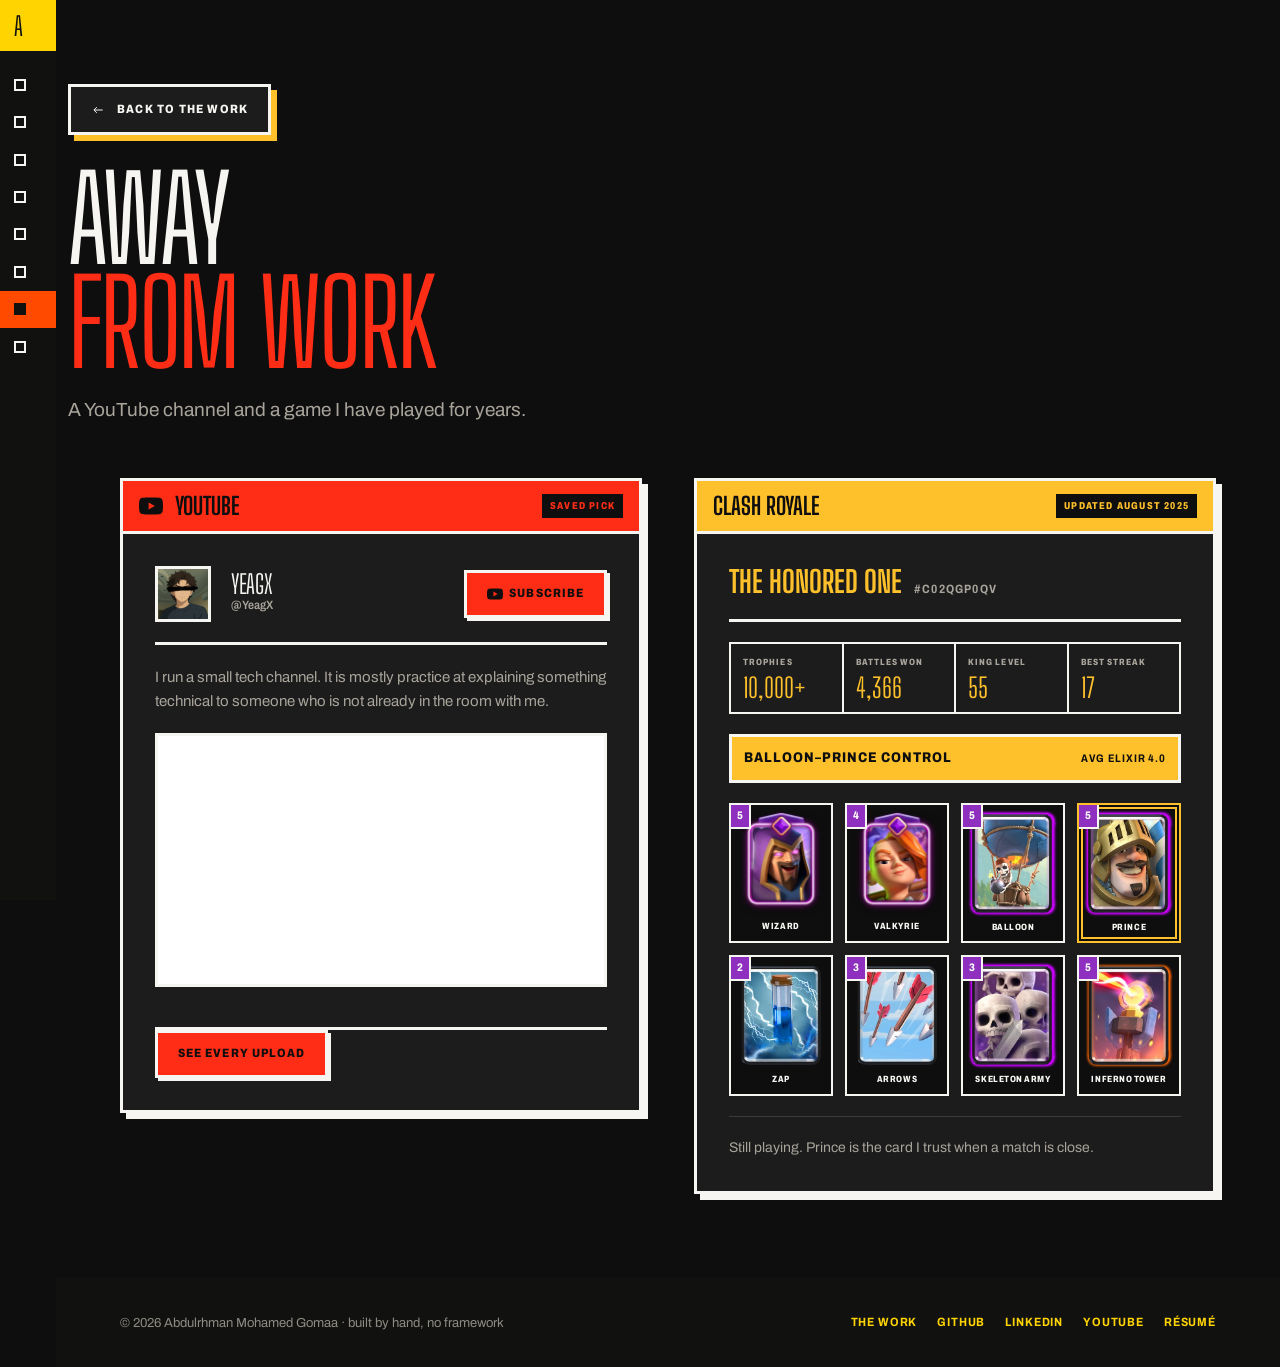
==== play.html @ c86c99c1 "Neo-Brutalism redesign: two worlds, one grammar Replace the "departure board" visual system with a n" ====
<!DOCTYPE html>
<html lang="en">

<head>
  <meta charset="UTF-8">
  <meta name="viewport" content="width=device-width, minimum-scale=1">
  <title>Away from work — Abdulrhman Mohamed Gomaa</title>
  <meta name="description"
    content="Off duty: the YeagX YouTube channel and the Clash Royale deck I have played for years. The other half of Abdulrhman Mohamed Gomaa's portfolio.">
  <meta name="author" content="Abdulrhman Mohamed Gomaa">
  <meta name="theme-color" content="#0E0E0E">
  <link rel="canonical" href="https://abdulrhman-mohamed.vercel.app/play.html">

  <meta property="og:type" content="website">
  <meta property="og:url" content="https://abdulrhman-mohamed.vercel.app/play.html">
  <meta property="og:title" content="Away from work — Abdulrhman Mohamed Gomaa">
  <meta property="og:description" content="A YouTube channel and a game I have played for years.">
  <meta property="og:image" content="https://abdulrhman-mohamed.vercel.app/Images/ytbg.png">
  <meta name="twitter:card" content="summary_large_image">

  <!-- Same opt-in as the work page. The animation itself is NOT here:
       all view-transition pseudo styling is taken from the document you
       navigate TO, so with exactly two pages the destination already
       determines the direction. transition.css branches on the room. -->
  <style>
    @media (prefers-reduced-motion: no-preference) {
      @view-transition { navigation: auto; types: to-play; }
    }
  </style>

  <link rel="icon" href="Images/icon.ico" type="image/x-icon">
  <link rel="preconnect" href="https://fonts.googleapis.com">
  <link rel="preconnect" href="https://fonts.gstatic.com" crossorigin>
  <link rel="stylesheet"
    href="https://fonts.googleapis.com/css2?family=Big+Shoulders+Display:wght@400..900&family=Archivo:wdth,wght@62..125,400..800&display=swap">

  <link rel="stylesheet" href="CSS/core.css">
  <link rel="stylesheet" href="CSS/play.css">
  <link rel="stylesheet" href="CSS/transition.css">

  <!-- The return leg, prerendered on hover. Same selector rule. -->
  <script type="speculationrules">
    {"prerender":[{"where":{"selector_matches":"a.door"},"eagerness":"moderate"}]}
  </script>
</head>

<body class="is-play">
<!--
THESIS: The other room. Same construction as the work page — same keyline
weight, same hard offset, same plate geometry — with the material inverted,
so the visitor is never disoriented and never in any doubt which world they
are standing in.
OWN-WORLD: Ink-black ground (#0E0E0E) with broadcast red (#FF2D16) and arena
gold (#FFC12B) owning whole fields; keylines and offsets go white. The shell —
rail, footer, back-to-top — does not invert: the corridor is the same, the
room is not.
STORY: A visitor who chose to come here sees what he actually does off duty,
in full voice, then walks back through the same doorway.
FIRST VIEWPORT: The way back, the title at plate scale, then the two panels.
FORM: neo-brutalism, arcade rendition — the inverse of the plant.
FINISH: unreviewed and undocumented is unfinished; this build ends with the finish review, the verdict, DESIGN.md, and every shipping raster carrying its provenance
-->

  <!-- Only the symbols this page uses: <use href="#…"> cannot reach
       into another document, so the sprite is duplicated, trimmed. -->
  <svg width="0" height="0" style="position:absolute" aria-hidden="true">
    <defs>
      <symbol id="i-youtube" viewBox="0 0 24 24"><path fill="currentColor" d="M23.5 6.2a3 3 0 0 0-2.1-2.1C19.5 3.6 12 3.6 12 3.6s-7.5 0-9.4.5A3 3 0 0 0 .5 6.2 31 31 0 0 0 0 12a31 31 0 0 0 .5 5.8 3 3 0 0 0 2.1 2.1c1.9.5 9.4.5 9.4.5s7.5 0 9.4-.5a3 3 0 0 0 2.1-2.1A31 31 0 0 0 24 12a31 31 0 0 0-.5-5.8M9.6 15.6V8.4l6.3 3.6z"/></symbol>
      <symbol id="i-ext" viewBox="0 0 24 24"><path fill="none" stroke="currentColor" stroke-width="1.7" d="M14 4h6v6M20 4l-9 9M18 14v6H4V6h6"/></symbol>
      <symbol id="i-arr" viewBox="0 0 24 24"><path fill="none" stroke="currentColor" stroke-width="1.7" d="M4 12h15m0 0-5-5m5 5-5 5"/></symbol>
      <symbol id="i-up" viewBox="0 0 24 24"><path fill="none" stroke="currentColor" stroke-width="1.7" d="M12 19V5m0 0-6 6m6-6 6 6"/></symbol>
    </defs>
  </svg>

  <a class="skip" href="#main">Skip to content</a>

  <!-- The same eight items as the work page, so the rail is one shared
       element across the transition. The seven work sections point back
       into index.html; "away" is the current document and says so in the
       markup, correct at first paint before any script runs. -->
  <nav class="rail" id="rail" aria-label="Sections">
    <div class="rail__top">
      <span class="rail__mark" aria-hidden="true">A</span>
      <span class="rail__name" id="railName"></span>
      <button class="menubt" id="menuBt" aria-label="Open section index" aria-expanded="false">
        <i></i><i></i><i></i>
      </button>
    </div>

    <ul class="rail__nav" id="railNav">
      <li><a class="rail__lnk" href="index.html#top" data-id="top" data-page="work"><span class="rail__no"></span><span class="rail__txt">board</span></a></li>
      <li><a class="rail__lnk" href="index.html#about" data-id="about" data-page="work"><span class="rail__no"></span><span class="rail__txt">about</span></a></li>
      <li><a class="rail__lnk" href="index.html#now" data-id="now" data-page="work"><span class="rail__no"></span><span class="rail__txt">now</span></a></li>
      <li><a class="rail__lnk" href="index.html#work" data-id="work" data-page="work"><span class="rail__no"></span><span class="rail__txt">work</span></a></li>
      <li><a class="rail__lnk" href="index.html#toolkit" data-id="toolkit" data-page="work"><span class="rail__no"></span><span class="rail__txt">toolkit</span></a></li>
      <li><a class="rail__lnk" href="index.html#learning" data-id="learning" data-page="work"><span class="rail__no"></span><span class="rail__txt">training</span></a></li>
      <li><a class="rail__lnk" href="play.html" data-page="play" aria-current="page"><span class="rail__no"></span><span class="rail__txt">away</span></a></li>
      <li><a class="rail__lnk" href="index.html#contact" data-id="contact" data-page="work"><span class="rail__no"></span><span class="rail__txt">contact</span></a></li>
    </ul>

    <div class="rail__foot"><span id="railFoot"></span></div>
  </nav>

  <div class="msheet" id="mSheet">
    <a href="index.html#top" data-id="top" data-page="work"><span></span>board</a>
    <a href="index.html#about" data-id="about" data-page="work"><span></span>about</a>
    <a href="index.html#now" data-id="now" data-page="work"><span></span>now</a>
    <a href="index.html#work" data-id="work" data-page="work"><span></span>work</a>
    <a href="index.html#toolkit" data-id="toolkit" data-page="work"><span></span>toolkit</a>
    <a href="index.html#learning" data-id="learning" data-page="work"><span></span>training</a>
    <a href="play.html" data-page="play" aria-current="page"><span></span>away</a>
    <a href="index.html#contact" data-id="contact" data-page="work"><span></span>contact</a>
    <a href="CV.pdf" download><span></span>résumé</a>
  </div>

  <div class="page">
    <main id="main">

      <header class="off__hd wrap">
        <!-- The fragment is load-bearing: it puts the work page's doorway
             on screen so the plate morph reverses, and lands the visitor
             exactly where they left. -->
        <a class="door door--back" href="index.html#personal">
          <svg width="14" height="14" aria-hidden="true"><use href="#i-arr"/></svg> Back to the work
        </a>

        <h1>Away<em>from work</em></h1>
        <p>A YouTube channel and a game I have played for years.</p>
      </header>

      <section class="off wrap" id="play">

        <div class="zone zone--yt" id="yt">
          <div class="z__hd">
            <span class="ytmark"><svg width="24" height="24" aria-hidden="true"><use href="#i-youtube"/></svg></span>
            <b>YouTube</b>
            <span class="r" id="ytStatus">loading</span>
          </div>
          <div class="z__bd">
            <div class="yt__chan">
              <img class="yt__logo" src="Images/yeagx_logo.jpg" alt="YeagX channel avatar" id="ytLogo" loading="lazy">
              <div>
                <h3>YeagX</h3>
                <div class="h">@YeagX</div>
              </div>
              <a class="yt__sub" href="https://www.youtube.com/@YeagX" target="_blank" rel="noopener">
                <svg width="16" height="16" aria-hidden="true"><use href="#i-youtube"/></svg> Subscribe
              </a>
            </div>
            <p class="yt__blurb" id="ytBlurb"></p>
            <div class="yt__frame" id="ytFrame"><div class="ph">loading the latest upload…</div></div>
            <div class="yt__now" id="ytNow"></div>
            <div class="yt__list" id="ytList">
              <div class="yt__skel"></div><div class="yt__skel"></div><div class="yt__skel"></div>
            </div>
          </div>
        </div>

        <div class="zone zone--cr" id="cr">
          <div class="z__hd">
            <b>Clash Royale</b>
            <span class="r" id="crUpdated"></span>
          </div>
          <div class="z__bd" id="clash"></div>
        </div>

      </section>

    </main>

    <footer class="ft">
      <div class="wrap ft__in">
        <span>© <span id="yr"></span> Abdulrhman Mohamed Gomaa · built by hand, no framework</span>
        <div class="ft__lnks">
          <a href="index.html">The work</a>
          <a href="https://github.com/yeagx" target="_blank" rel="noopener">GitHub</a>
          <a href="https://www.linkedin.com/in/abdulrhman-mohamed-da" target="_blank" rel="noopener">LinkedIn</a>
          <a href="https://www.youtube.com/@YeagX" target="_blank" rel="noopener">YouTube</a>
          <a href="CV.pdf" download>Résumé</a>
        </div>
      </div>
    </footer>
  </div>

  <button class="up" id="up" aria-label="Back to top"><svg width="15" height="15" aria-hidden="true"><use href="#i-up"/></svg></button>

  <script src="js/data.js"></script>
  <script src="js/core.js"></script>
  <script src="js/play.js"></script>
  <script src="js/youtube.js"></script>
</body>

</html>
---- CSS/core.css ----
/* =============================================================
   core.css — THE PLANT
   Tokens, the plate/press primitives, the type and spacing
   scales, and the shell both worlds share: rail, skip link,
   section headers, footer, back-to-top, browser surfaces.

   Palette lives here as tokens only. play.css inverts the
   tokens; it never touches structure. Everything below reads
   through var(), so the inversion is free.
   ============================================================= */

/* ---------- tokens ---------- */
:root {
  /* material */
  --ground:   #E6E3DA;   /* concrete: the default page surface   */
  --ink:      #111110;   /* keylines, offsets, prose, hard black */
  --paper:    #F6F5F1;   /* a lifted plate face                  */
  --field:    #1B3AC9;   /* machine blue: panels own the surface */
  --field-2:  #12279B;   /* pressed / darker blue                */
  --signal:   #FFD400;   /* safety yellow: legends and numerals  */
  --live:     #FF4A00;   /* RESERVED: the live job, the CTA      */
  --faint:    #5E5C55;   /* secondary prose                      */
  --fault:    #C40018;   /* a stopped job                        */
  --fault-in: #F6F5F1;   /* type on a fault field                */
  --ok:       #1B3AC9;   /* a good result                        */

  /* on a blue field */
  --on-field:  #F6F5F1;
  --on-field-2:#BFC9F2;

  /* construction */
  --rule: 3px;           /* keyline weight  */
  --drop: 6px;           /* hard offset     */
  --drop-in: 3px;        /* pressed offset  */

  /* space */
  --s1: 6px;  --s2: 12px; --s3: 20px;
  --s4: 32px; --s5: 52px; --s6: 84px;

  /* shell */
  --edge: 56px;
  --edge-open: 236px;
  --maxw: 1200px;
  --course: 54px;        /* one whole slat on the board */

  /* faces */
  --display: 'Big Shoulders Display', 'Archivo Narrow', system-ui, sans-serif;
  --text: 'Archivo', system-ui, -apple-system, sans-serif;

  /* --- chrome ---
     The shell is furniture, not room material: the rail, the sheet, the
     skip link, the footer and the back-to-top look identical in both
     worlds. Only the rooms invert. This is what keeps a visitor oriented
     across the transition, and it is why these are separate tokens
     rather than reads of --ink / --paper. play.css overrides exactly one
     of them, the accent, so the corridor nods to the room you are in. */
  --chrome:    #111110;
  --chrome-fg: #F6F5F1;
  --chrome-2:  #8E8B83;
  --chrome-hd: #FFD400;
  --chrome-hd-fg: #111110;
  --chrome-acc: #1B3AC9;

  /* --- the arcade ---
     The other room's material, defined once here so the doorway can
     quote it inside the plant and play.css can promote the same values
     to a whole room. Two files, one source; they cannot drift. */
  --arc-ground: #0E0E0E;
  --arc-paper:  #1C1C1C;
  --arc-ink:    #F6F5F1;
  --arc-line:   #3A3A38;
  --arc-red:    #FF2D16;
  --arc-red-2:  #C41F0C;
  --arc-gold:   #FFC12B;
  --arc-faint:  #A8A49B;

  color-scheme: light;
}

/* ---------- reset ---------- */
*, *::before, *::after { box-sizing: border-box; }

html {
  -webkit-text-size-adjust: 100%;
  scroll-behavior: smooth;
}

body {
  margin: 0;
  background: var(--ground);
  color: var(--ink);
  font-family: var(--text);
  font-size: 17px;
  line-height: 1.62;
  font-variation-settings: 'wdth' 100, 'wght' 400;
  -webkit-font-smoothing: antialiased;
  overflow-x: hidden;
}

img, svg, iframe { display: block; max-width: 100%; }
img { height: auto; }
button, input, select, textarea { font: inherit; color: inherit; }
h1, h2, h3, h4, p, dl, dd, dt, ul, figure { margin: 0; }
ul { padding: 0; list-style: none; }
a { color: inherit; }

/* ---------- type ---------- */
h1, h2, h3, h4, .dsp {
  font-family: var(--display);
  font-weight: 800;
  line-height: .88;
  letter-spacing: -.01em;
  text-transform: uppercase;
  text-wrap: balance;
}

h1 { font-size: clamp(56px, 10.5vw, 118px); letter-spacing: -.022em; }
h2 { font-size: clamp(38px, 6vw, 68px); }
h3 { font-size: clamp(24px, 3vw, 32px); }
h4 { font-size: 19px; letter-spacing: 0; }

/* the plant's legend: every label, status and column head */
.lg {
  font-family: var(--text);
  font-size: 11px;
  font-variation-settings: 'wdth' 82, 'wght' 700;
  letter-spacing: .11em;
  text-transform: uppercase;
  line-height: 1;
}

p { max-width: 66ch; }
strong, b { font-variation-settings: 'wdth' 100, 'wght' 700; }

.num { font-variant-numeric: tabular-nums; font-feature-settings: 'tnum' 1; }

/* ---------- the plate: every surface in both worlds ---------- */
.plate {
  background: var(--paper);
  border: var(--rule) solid var(--ink);
  box-shadow: var(--drop) var(--drop) 0 var(--ink);
  border-radius: 0;
}

.plate--field { background: var(--field); color: var(--on-field); }
.plate--ink   { background: var(--ink);   color: var(--paper); }

/* ---------- press: the whole feedback vocabulary ---------- */
.bt {
  display: inline-flex;
  align-items: center;
  gap: 9px;
  padding: 13px var(--s3);
  background: var(--paper);
  color: var(--ink);
  border: var(--rule) solid var(--ink);
  box-shadow: var(--drop) var(--drop) 0 var(--ink);
  font-size: 13px;
  font-variation-settings: 'wdth' 88, 'wght' 700;
  letter-spacing: .07em;
  text-transform: uppercase;
  text-decoration: none;
  cursor: pointer;
  transition: transform .1s steps(2), box-shadow .1s steps(2), background .1s steps(2);
}

.bt:hover { background: var(--signal); }

.bt:active,
.bt.is-press {
  transform: translate(var(--drop-in), var(--drop-in));
  box-shadow: var(--drop-in) var(--drop-in) 0 var(--ink);
}

/* RESERVED: primary action only */
.bt--go { background: var(--live); }
.bt--go:hover { background: var(--signal); }

.bt[disabled] {
  background: var(--ground);
  color: var(--faint);
  box-shadow: var(--drop) var(--drop) 0 var(--faint);
  border-color: var(--faint);
  cursor: not-allowed;
}
.bt[disabled]:hover { background: var(--ground); }
.bt[disabled]:active { transform: none; box-shadow: var(--drop) var(--drop) 0 var(--faint); }

/* Sprite symbols carry their own fill/stroke attributes against
   currentColor, so nothing here should override them. */
.bt svg { flex: 0 0 auto; }

/* ---------- tag: a stamped part number ---------- */
.tg {
  display: inline-block;
  padding: 5px 9px;
  background: var(--ground);
  border: 2px solid var(--ink);
  font-size: 12px;
  font-variation-settings: 'wdth' 86, 'wght' 600;
  letter-spacing: .04em;
  transition: background .1s steps(2), color .1s steps(2);
}

.tg--now {
  background: var(--signal);
  font-variation-settings: 'wdth' 86, 'wght' 800;
}

/* the one live thing, wherever it appears in prose */
.live {
  display: inline-block;
  padding: 3px 8px;
  background: var(--live);
  color: var(--ink);
  font-size: 12px;
  font-variation-settings: 'wdth' 86, 'wght' 800;
  letter-spacing: .06em;
  text-transform: uppercase;
}

.is-ok  { color: var(--ok); font-variation-settings: 'wdth' 88, 'wght' 700; }
.is-bad { color: var(--fault); font-variation-settings: 'wdth' 88, 'wght' 700; }

/* ---------- skip link ---------- */
.skip {
  position: fixed;
  left: calc(var(--edge) + var(--s2));
  z-index: 300;
  padding: 11px var(--s3);
  background: var(--chrome-hd);
  color: var(--chrome-hd-fg);
  border: var(--rule) solid var(--chrome);
  box-shadow: var(--drop) var(--drop) 0 var(--chrome);
  font-size: 12px;
  font-variation-settings: 'wdth' 88, 'wght' 700;
  letter-spacing: .08em;
  text-transform: uppercase;
  text-decoration: none;
  /* Parked off-screen rather than transformed: translateY(-200%) only
     clears the element's own height, which on the mobile top bar left
     it partly visible. */
  top: -200px;
}
.skip:focus { top: var(--s2); }

/* =============================================================
   THE RAIL — a bolted index strip down the plant wall.
   Markup is static in both documents so it works with JS off;
   core.js only decorates it.
   ============================================================= */
/* The rail is ALWAYS its open width and clipped down to the collapsed
   edge. Opening animates `clip-path`, which paints instead of laying
   out — animating `width` here would relayout the rail on every frame.
   It also keeps `.page`'s offset a static token, so nothing in the
   document moves when the rail opens. Clipped-away area is not
   hit-testable, so the collapsed strip is the only hover target. */
.rail {
  position: fixed;
  inset: 0 auto 0 0;
  z-index: 60;
  width: var(--edge-open);
  display: flex;
  flex-direction: column;
  background: var(--chrome);
  color: var(--chrome-fg);
  overflow: hidden;
  clip-path: inset(0 calc(var(--edge-open) - var(--edge)) 0 0);
  transition: clip-path .26s cubic-bezier(.2, 1, .3, 1);
}

.rail:hover, .rail:focus-within { clip-path: inset(0 0 0 0); }

.rail__top {
  display: flex;
  align-items: center;
  gap: var(--s2);
  height: var(--course);
  flex: 0 0 auto;
  padding: 0 14px;
  background: var(--chrome-hd);
  color: var(--chrome-hd-fg);
  border-bottom: var(--rule) solid var(--chrome);
}

.rail__mark {
  font-family: var(--display);
  font-size: 26px;
  font-weight: 900;
  line-height: 1;
  flex: 0 0 auto;
}

.rail__name {
  font-size: 12px;
  font-variation-settings: 'wdth' 80, 'wght' 700;
  letter-spacing: .06em;
  text-transform: uppercase;
  white-space: nowrap;
  opacity: 0;
  transform: translateX(-8px);
  transition: opacity .16s linear, transform .24s cubic-bezier(.2, 1, .3, 1);
}
.rail:hover .rail__name,
.rail:focus-within .rail__name { opacity: 1; transform: none; }

.rail__nav {
  flex: 1 1 auto;
  padding: var(--s2) 0;
  overflow-y: auto;
  overflow-x: hidden;
}

.rail__lnk {
  display: flex;
  align-items: center;
  gap: 13px;
  padding: 9px 14px;
  text-decoration: none;
  white-space: nowrap;
  transition: background .1s steps(2), color .1s steps(2);
}

/* the punched hole: a rail item's only mark when collapsed */
.rail__no {
  flex: 0 0 auto;
  width: 12px;
  height: 12px;
  background: transparent;
  border: 2px solid var(--chrome-fg);
  transition: border-color .14s steps(2), background .14s steps(2),
              transform .2s cubic-bezier(.2, 1, .3, 1);
}
/* a bolt being turned */
.rail__lnk:hover .rail__no { transform: rotate(45deg); }

.rail__txt {
  font-size: 12px;
  font-variation-settings: 'wdth' 82, 'wght' 700;
  letter-spacing: .09em;
  text-transform: uppercase;
  opacity: 0;
  transform: translateX(-10px);
  transition: opacity .14s linear, transform .22s cubic-bezier(.2, 1, .3, 1);
}
.rail:hover .rail__txt,
.rail:focus-within .rail__txt { opacity: 1; transform: none; }

/* one slat lands after another, capped so the last is never a wait */
.rail:hover .rail__nav li:nth-child(1) .rail__txt,
.rail:focus-within .rail__nav li:nth-child(1) .rail__txt { transition-delay: .03s; }
.rail:hover .rail__nav li:nth-child(2) .rail__txt,
.rail:focus-within .rail__nav li:nth-child(2) .rail__txt { transition-delay: .05s; }
.rail:hover .rail__nav li:nth-child(3) .rail__txt,
.rail:focus-within .rail__nav li:nth-child(3) .rail__txt { transition-delay: .07s; }
.rail:hover .rail__nav li:nth-child(4) .rail__txt,
.rail:focus-within .rail__nav li:nth-child(4) .rail__txt { transition-delay: .09s; }
.rail:hover .rail__nav li:nth-child(5) .rail__txt,
.rail:focus-within .rail__nav li:nth-child(5) .rail__txt { transition-delay: .11s; }
.rail:hover .rail__nav li:nth-child(6) .rail__txt,
.rail:focus-within .rail__nav li:nth-child(6) .rail__txt { transition-delay: .13s; }
.rail:hover .rail__nav li:nth-child(7) .rail__txt,
.rail:focus-within .rail__nav li:nth-child(7) .rail__txt { transition-delay: .15s; }
.rail:hover .rail__nav li:nth-child(8) .rail__txt,
.rail:focus-within .rail__nav li:nth-child(8) .rail__txt { transition-delay: .17s; }

.rail__lnk:hover { background: var(--chrome-acc); }
.rail__lnk:hover .rail__no { border-color: var(--chrome-hd); }

.rail__lnk.on { background: var(--chrome-hd); color: var(--chrome-hd-fg); }
.rail__lnk.on .rail__no {
  background: var(--chrome-hd-fg);
  border-color: var(--chrome-hd-fg);
}

/* on the other world's page, its own entry is the current document */
.rail__lnk[aria-current="page"] {
  background: var(--live);
  color: var(--chrome-hd-fg);
}
.rail__lnk[aria-current="page"] .rail__no {
  background: var(--chrome-hd-fg);
  border-color: var(--chrome-hd-fg);
}

.rail__foot {
  flex: 0 0 auto;
  padding: 12px 14px;
  border-top: var(--rule) solid var(--chrome-acc);
  font-size: 10px;
  font-variation-settings: 'wdth' 80, 'wght' 700;
  letter-spacing: .1em;
  text-transform: uppercase;
  color: var(--chrome-hd);
  white-space: nowrap;
  opacity: 0;
  transition: opacity .16s linear .1s;
}
.rail:hover .rail__foot, .rail:focus-within .rail__foot { opacity: 1; }

/* the burger, only ever visible on the mobile top bar */
.menubt {
  display: none;
  margin-left: auto;
  width: 38px;
  height: 32px;
  padding: 0;
  background: var(--chrome);
  border: 2px solid var(--chrome);
  cursor: pointer;
  flex-direction: column;
  justify-content: center;
  align-items: center;
  gap: 4px;
}
.menubt i {
  display: block;
  width: 18px;
  height: 3px;
  background: var(--chrome-hd);
  transition: transform .2s cubic-bezier(.2, 1, .3, 1), opacity .14s linear;
}
.menubt[aria-expanded="true"] i:nth-child(1) { transform: translateY(7px) rotate(45deg); }
.menubt[aria-expanded="true"] i:nth-child(2) { opacity: 0; }
.menubt[aria-expanded="true"] i:nth-child(3) { transform: translateY(-7px) rotate(-45deg); }

/* the mobile sheet */
.msheet {
  display: none;
  position: fixed;
  top: var(--course);
  left: 0;
  right: 0;
  z-index: 59;
  max-height: calc(100dvh - var(--course));
  overflow-y: auto;
  background: var(--chrome);
  border-bottom: var(--rule) solid var(--chrome-hd);
}

.msheet a {
  display: flex;
  align-items: center;
  gap: 13px;
  padding: 15px var(--s3);
  border-bottom: 1px solid var(--chrome-acc);
  color: var(--chrome-fg);
  font-size: 13px;
  font-variation-settings: 'wdth' 82, 'wght' 700;
  letter-spacing: .09em;
  text-transform: uppercase;
  text-decoration: none;
}
.msheet a span {
  width: 11px; height: 11px;
  border: 2px solid var(--chrome-fg);
  flex: 0 0 auto;
}
.msheet a.on { background: var(--chrome-hd); color: var(--chrome-hd-fg); }
.msheet a.on span { background: var(--chrome-hd-fg); border-color: var(--chrome-hd-fg); }
.msheet a[aria-current="page"] { background: var(--live); color: var(--chrome-hd-fg); }
.msheet a[aria-current="page"] span {
  background: var(--chrome-hd-fg);
  border-color: var(--chrome-hd-fg);
}

/* =============================================================
   PAGE SHELL
   ============================================================= */
.page { margin-left: var(--edge); overflow-x: clip; }

.wrap {
  max-width: var(--maxw);
  margin: 0 auto;
  padding: 0 var(--s5);
}

.sheet { padding: var(--s6) 0 0; }
.sheet:last-of-type { padding-bottom: var(--s6); }

/* the section boundary: a bolted ink bar, not a hairline */
.rule {
  height: var(--rule);
  background: var(--ink);
  margin-bottom: var(--s5);
}

/* section header — more space above than below */
.shd { margin-bottom: var(--s5); }
.shd h2 { margin-bottom: var(--s3); }
.shd p {
  color: var(--faint);
  font-size: 17px;
  max-width: 62ch;
}

/* ---------- footer ---------- */
.ft {
  margin-top: var(--s6);
  padding: var(--s4) 0;
  background: var(--chrome);
  color: var(--chrome-fg);
  border-top: var(--rule) solid var(--chrome);
}

.ft__in {
  display: flex;
  flex-wrap: wrap;
  align-items: center;
  justify-content: space-between;
  gap: var(--s3);
  font-size: 13px;
}
.ft__in > span { color: var(--chrome-2); }

.ft__lnks { display: flex; flex-wrap: wrap; gap: var(--s3); }
.ft__lnks a {
  color: var(--chrome-hd);
  font-variation-settings: 'wdth' 88, 'wght' 700;
  font-size: 12px;
  letter-spacing: .07em;
  text-transform: uppercase;
  text-decoration: none;
  border-bottom: 2px solid transparent;
}
.ft__lnks a:hover { border-bottom-color: var(--chrome-hd); }

/* ---------- back to top ---------- */
.up {
  position: fixed;
  right: var(--s4);
  bottom: var(--s4);
  z-index: 55;
  width: 50px;
  height: 50px;
  display: grid;
  place-items: center;
  padding: 0;
  background: var(--chrome-hd);
  color: var(--chrome-hd-fg);
  border: var(--rule) solid var(--chrome);
  box-shadow: var(--drop) var(--drop) 0 var(--chrome);
  cursor: pointer;
  opacity: 0;
  pointer-events: none;
  transition: opacity .16s steps(2), transform .1s steps(2), box-shadow .1s steps(2);
}
.up.show { opacity: 1; pointer-events: auto; }
.up:active {
  transform: translate(var(--drop-in), var(--drop-in));
  box-shadow: var(--drop-in) var(--drop-in) 0 var(--chrome);
}

/* =============================================================
   BROWSER SURFACES — the parts we did not draw still carry
   the design.
   ============================================================= */
::selection { background: var(--signal); color: var(--ink); }

:focus-visible {
  outline: var(--rule) solid var(--live);
  outline-offset: 2px;
}

* { scrollbar-width: thin; scrollbar-color: var(--ink) var(--ground); }

::-webkit-scrollbar { width: 13px; height: 13px; }
::-webkit-scrollbar-track { background: var(--ground); }
::-webkit-scrollbar-thumb { background: var(--ink); border: 3px solid var(--ground); }
::-webkit-scrollbar-thumb:hover { background: var(--field); }

/* =============================================================
   RESPONSIVE — narrow screens drop columns; the type holds.
   ============================================================= */
@media (max-width: 1080px) {
  .wrap { padding: 0 var(--s4); }
}

@media (max-width: 900px) {
  /* the rail lies down into a top bar */
  .rail {
    inset: 0 0 auto 0;
    width: 100%;
    height: var(--course);
    flex-direction: row;
    clip-path: none;
    border-bottom: var(--rule) solid var(--chrome);
  }
  .rail:hover, .rail:focus-within { clip-path: none; }
  .rail__top {
    flex: 1 1 auto;
    width: 100%;
    height: 100%;
    border-bottom: 0;
  }
  .rail__name { opacity: 1; }
  .rail__nav, .rail__foot { display: none; }
  .menubt { display: flex; }
  .msheet { display: none; }
  .msheet.open {
    display: block;
    animation: sheet-down .24s cubic-bezier(.2, 1, .3, 1) both;
  }
  /* the same material as the page transition, one floor down */
  @keyframes sheet-down {
    from { clip-path: inset(0 0 100% 0); }
    to   { clip-path: inset(0 0 0 0); }
  }

  .page { margin-left: 0; padding-top: var(--course); }
  .skip { left: var(--s2); }
  .skip:focus { top: calc(var(--course) + var(--s2)); }

  :root { --s6: 60px; --s5: 40px; }
}

@media (max-width: 620px) {
  .wrap { padding: 0 var(--s3); }
  :root { --drop: 5px; --s6: 48px; }
  .up { right: var(--s3); bottom: var(--s3); }
}

/* =============================================================
   REDUCED MOTION
   Note: the `*` selector does NOT reach ::view-transition-*
   pseudos. Those are handled in transition.css, which also
   gates the navigation opt-in itself.
   ============================================================= */
@media (prefers-reduced-motion: reduce) {
  html { scroll-behavior: auto; }
  *, *::before, *::after {
    animation-duration: .01ms !important;
    animation-iteration-count: 1 !important;
    transition-duration: .01ms !important;
  }
}
---- CSS/play.css ----
/* =============================================================
   play.css — THE ARCADE (off duty)

   Same grammar, opposite material. This file inverts the room's
   tokens and styles the two panels; it never touches structure,
   spacing, or the plate/press behaviour, all of which stay in
   core.css. The shell — rail, sheet, footer, back-to-top — is
   chrome and deliberately does NOT invert: the corridor is the
   same, the room is not.
   ============================================================= */

:root {
  /* the inversion. Values come from core.css's arcade block, so
     the doorway on the work page and this room cannot drift. */
  --ground:  var(--arc-ground);
  --ink:     var(--arc-ink);      /* keylines and offsets go white */
  --paper:   var(--arc-paper);
  --field:   var(--arc-red);
  --field-2: var(--arc-red-2);
  --signal:  var(--arc-gold);
  --faint:   var(--arc-faint);
  --fault:   #FF6A5A;
  --ok:      var(--arc-gold);

  /* on a red or gold field, the type goes near-black: white on
     broadcast red measures 3.7:1, black measures 5.2:1 */
  --on-field:   var(--arc-ground);
  --on-field-2: #4A1108;

  /* the corridor nods to the room it opens onto */
  --chrome-acc: var(--arc-red);

  color-scheme: dark;
}

/* Core's light-room assumptions that need the inverse here:
   a light hover ground needs dark type on it. */
.bt:hover,
.bt--go,
.tg--now { color: var(--ground); }

.bt[disabled] { background: var(--paper); }

.fld input:focus,
.fld select:focus,
.fld textarea:focus { background: var(--paper); }

::selection { background: var(--signal); color: var(--ground); }

/* =============================================================
   THE PAGE HEAD — the way back, then what is here.
   ============================================================= */
.off__hd { padding: var(--s6) 0 var(--s5); }

/* The return leg. Same shared element as the doorway on the work
   page, so the plate morph reverses symmetrically. The href MUST
   carry #personal: without the fragment the work page renders at
   scroll-zero, the doorway's geometry lands seven sections below
   the viewport, and the plate visibly flies off the bottom. */
.door--back {
  display: inline-flex;
  align-items: center;
  gap: var(--s2);
  padding: 13px var(--s3);
  background: var(--paper);
  color: var(--ink);
  border: var(--rule) solid var(--ink);
  box-shadow: var(--drop) var(--drop) 0 var(--signal);
  font-size: 12px;
  font-variation-settings: 'wdth' 86, 'wght' 800;
  letter-spacing: .1em;
  text-transform: uppercase;
  text-decoration: none;
  margin-bottom: var(--s4);
  transition: transform .1s steps(2), box-shadow .1s steps(2), background .1s steps(2);
}
.door--back:hover { background: var(--signal); color: var(--ground); }
.door--back:active {
  transform: translate(var(--drop-in), var(--drop-in));
  box-shadow: var(--drop-in) var(--drop-in) 0 var(--signal);
}
.door--back svg { flex: 0 0 auto; transform: scaleX(-1); }

.off__hd h1 { margin-bottom: var(--s3); }
.off__hd h1 em { font-style: normal; display: block; color: var(--field); }
.off__hd p { color: var(--faint); font-size: 19px; max-width: 52ch; }

/* =============================================================
   THE TWO PANELS
   ============================================================= */
.off {
  display: grid;
  grid-template-columns: minmax(0, 1fr) minmax(0, 1fr);
  gap: var(--s5);
  align-items: start;
}

.zone {
  background: var(--paper);
  border: var(--rule) solid var(--ink);
  box-shadow: var(--drop) var(--drop) 0 var(--ink);
}

/* each panel carries its own accent; the construction is identical */
.zone--yt { --accent: var(--arc-red); }
.zone--cr { --accent: var(--arc-gold); }

.z__hd {
  display: flex;
  align-items: center;
  gap: var(--s2);
  padding: 13px 16px;
  background: var(--accent);
  color: var(--ground);
  border-bottom: var(--rule) solid var(--ink);
}
.z__hd b {
  font-family: var(--display);
  font-size: 24px;
  font-weight: 800;
  line-height: 1;
  text-transform: uppercase;
}
.z__hd .r {
  margin-left: auto;
  font-size: 10px;
  font-variation-settings: 'wdth' 80, 'wght' 800;
  letter-spacing: .12em;
  text-transform: uppercase;
  padding: 4px 8px;
  background: var(--ground);
  color: var(--accent);
}

.z__bd { padding: var(--s4); }

.ytmark { display: flex; flex: 0 0 auto; }

/* ---------- the channel ---------- */
.yt__chan {
  display: grid;
  grid-template-columns: 56px minmax(0, 1fr) auto;
  gap: var(--s3);
  align-items: center;
  padding-bottom: var(--s3);
  border-bottom: var(--rule) solid var(--ink);
}

.yt__logo {
  width: 56px;
  height: 56px;
  object-fit: cover;
  border: var(--rule) solid var(--ink);
}

.yt__chan h3 { font-size: 26px; }
.yt__chan .h {
  font-size: 12px;
  font-variation-settings: 'wdth' 86, 'wght' 600;
  color: var(--faint);
}

.yt__sub {
  display: inline-flex;
  align-items: center;
  gap: var(--s1);
  padding: 11px var(--s3);
  background: var(--accent);
  color: var(--ground);
  border: var(--rule) solid var(--ink);
  box-shadow: var(--drop-in) var(--drop-in) 0 var(--ink);
  font-size: 12px;
  font-variation-settings: 'wdth' 86, 'wght' 800;
  letter-spacing: .09em;
  text-transform: uppercase;
  text-decoration: none;
  white-space: nowrap;
  transition: background .1s steps(2), transform .1s steps(2), box-shadow .1s steps(2);
}
.yt__sub:hover { background: var(--signal); }
.yt__sub:active { transform: translate(2px, 2px); box-shadow: 1px 1px 0 var(--ink); }

.yt__blurb {
  margin: var(--s3) 0;
  font-size: 15px;
  line-height: 1.6;
  color: var(--faint);
}

.yt__frame {
  position: relative;
  aspect-ratio: 16 / 9;
  background: var(--ground);
  border: var(--rule) solid var(--ink);
  overflow: hidden;
}
.yt__frame iframe { width: 100%; height: 100%; border: 0; }

/* the placeholder reserves the frame's final height, so nothing
   collapses behind the page transition */
.ph {
  position: absolute;
  inset: 0;
  display: grid;
  place-content: center;
  gap: var(--s2);
  padding: var(--s3);
  text-align: center;
  font-size: 13px;
  font-variation-settings: 'wdth' 86, 'wght' 600;
  color: var(--faint);
}
.ph a { color: var(--accent); font-variation-settings: 'wdth' 86, 'wght' 800; }

.yt__now {
  display: flex;
  flex-wrap: wrap;
  align-items: center;
  gap: var(--s2);
  margin-top: var(--s3);
  font-size: 14px;
  line-height: 1.5;
}
.yt__new {
  padding: 3px 8px;
  background: var(--accent);
  color: var(--ground);
  font-size: 10px;
  font-variation-settings: 'wdth' 80, 'wght' 800;
  letter-spacing: .12em;
}

.yt__list { margin-top: var(--s3); border-top: var(--rule) solid var(--ink); }

.yt__it {
  display: grid;
  grid-template-columns: 112px minmax(0, 1fr);
  gap: var(--s3);
  align-items: center;
  padding: var(--s2) 0;
  border-bottom: 1px solid var(--arc-line);
  text-decoration: none;
  /* same slide as the work page's small-builds rows, same reason */
  transition: background .1s steps(2), transform .1s steps(2);
}
.yt__it:last-child { border-bottom: 0; }
.yt__it:hover { background: var(--accent); color: var(--ground); transform: translateX(8px); }

.yt__it img {
  width: 112px;
  aspect-ratio: 16 / 9;
  object-fit: cover;
  border: 2px solid var(--ink);
}
.yt__it > span { display: grid; gap: 3px; min-width: 0; }
.yt__it b {
  font-size: 14px;
  font-variation-settings: 'wdth' 92, 'wght' 700;
  line-height: 1.35;
  display: -webkit-box;
  -webkit-line-clamp: 2;
  -webkit-box-orient: vertical;
  overflow: hidden;
}
.yt__it span span {
  font-size: 11px;
  font-variation-settings: 'wdth' 82, 'wght' 700;
  letter-spacing: .08em;
  text-transform: uppercase;
  color: var(--faint);
}
.yt__it:hover span span { color: var(--ground); }

/* the loading state, built from the same plate material */
.yt__skel {
  height: 66px;
  margin: var(--s2) 0;
  background: repeating-linear-gradient(
    90deg,
    var(--arc-line) 0 14px,
    var(--paper) 14px 28px
  );
  border: 2px solid var(--arc-line);
}

/* =============================================================
   CLASH ROYALE — the same plates, counted out in gold.
   ============================================================= */
.cr__hd {
  display: flex;
  flex-wrap: wrap;
  align-items: baseline;
  gap: var(--s2);
  padding-bottom: var(--s3);
  border-bottom: var(--rule) solid var(--ink);
}
.cr__hd b {
  font-family: var(--display);
  font-size: 30px;
  font-weight: 800;
  line-height: 1;
  text-transform: uppercase;
  color: var(--accent);
}
.cr__hd span {
  font-size: 12px;
  font-variation-settings: 'wdth' 84, 'wght' 700;
  letter-spacing: .1em;
  color: var(--faint);
  font-variant-numeric: tabular-nums;
}

.cr__met {
  display: grid;
  grid-template-columns: repeat(4, minmax(0, 1fr));
  margin: var(--s3) 0;
  border-top: 2px solid var(--ink);
  border-left: 2px solid var(--ink);
}
.cr__met > div {
  padding: 11px 12px;
  border-right: 2px solid var(--ink);
  border-bottom: 2px solid var(--ink);
}
.cr__met dt {
  font-size: 9px;
  font-variation-settings: 'wdth' 80, 'wght' 800;
  letter-spacing: .12em;
  text-transform: uppercase;
  color: var(--faint);
  margin-bottom: 4px;
}
.cr__met dd {
  font-family: var(--display);
  font-size: 27px;
  font-weight: 800;
  line-height: 1;
  color: var(--accent);
  font-variant-numeric: tabular-nums;
}

.cr__deckhd {
  display: flex;
  flex-wrap: wrap;
  align-items: baseline;
  gap: var(--s2);
  padding: 10px 12px;
  background: var(--accent);
  color: var(--ground);
  border: var(--rule) solid var(--ink);
}
.cr__deckhd b {
  font-size: 14px;
  font-variation-settings: 'wdth' 86, 'wght' 800;
  letter-spacing: .07em;
  text-transform: uppercase;
}
.cr__deckhd span {
  margin-left: auto;
  font-size: 11px;
  font-variation-settings: 'wdth' 84, 'wght' 700;
  letter-spacing: .08em;
  text-transform: uppercase;
  font-variant-numeric: tabular-nums;
}

.cr__deck {
  display: grid;
  grid-template-columns: repeat(4, minmax(0, 1fr));
  gap: var(--s2);
  margin-top: var(--s3);
}

.cr__c {
  position: relative;
  padding: 5px 5px 8px;
  background: var(--ground);
  border: 2px solid var(--ink);
  text-align: center;
  transition: transform .1s steps(2), background .1s steps(2);
}
.cr__c:hover { transform: translate(-2px, -2px); background: var(--arc-line); }

.cr__c img { width: 100%; height: auto; }

.cr__c b {
  display: block;
  margin-top: 5px;
  font-size: 9px;
  font-variation-settings: 'wdth' 80, 'wght' 800;
  letter-spacing: .06em;
  text-transform: uppercase;
  line-height: 1.25;
}

/* the elixir cost, stamped like a part number */
.cr__c .e {
  position: absolute;
  top: 0;
  left: 0;
  z-index: 2;
  min-width: 20px;
  padding: 2px 4px;
  /* elixir purple, darkened from the game's own value so white 11px
     type clears 4.5:1 on it rather than sitting at 4.2 */
  background: #8E2FBF;
  color: #FFFFFF;
  border-right: 2px solid var(--ink);
  border-bottom: 2px solid var(--ink);
  font-size: 11px;
  font-variation-settings: 'wdth' 82, 'wght' 800;
  font-variant-numeric: tabular-nums;
}

/* the favourite: called out with a keyline, not a glow */
.cr__c.fav {
  border-color: var(--signal);
  box-shadow: inset 0 0 0 2px var(--ground), inset 0 0 0 4px var(--signal);
}

.cr__note {
  margin-top: var(--s3);
  padding-top: var(--s3);
  border-top: 1px solid var(--arc-line);
  font-size: 14px;
  line-height: 1.6;
  color: var(--faint);
}

/* =============================================================
   RESPONSIVE
   ============================================================= */
@media (max-width: 1020px) {
  .off { grid-template-columns: minmax(0, 1fr); }
}

@media (max-width: 620px) {
  .off__hd p { font-size: 17px; }
  .yt__chan { grid-template-columns: 48px minmax(0, 1fr); }
  .yt__logo { width: 48px; height: 48px; }
  .yt__sub { grid-column: 1 / -1; justify-content: center; }
  .yt__it { grid-template-columns: 84px minmax(0, 1fr); }
  .yt__it img { width: 84px; }
  .cr__met { grid-template-columns: repeat(2, minmax(0, 1fr)); }
}

@media (max-width: 440px) {
  .cr__deck { grid-template-columns: repeat(2, minmax(0, 1fr)); }
}
---- CSS/transition.css ----
/* =============================================================
   transition.css — moving between the two worlds.

   Loaded by both documents. The navigation opt-in itself is NOT
   here: it is inline in each page's <head>, wrapped in
   `prefers-reduced-motion: no-preference`, because an external
   sheet is discovered behind the cross-origin font request and
   the transition has a hard ~4s budget to first render.

   All view-transition pseudo styling is taken from the document
   you navigate TO. Each page declares its own type in that inline
   block — index.html `to-work`, play.html `to-play` — so the
   destination alone decides the direction. No JavaScript, no
   pageswap, no pagereveal.

   ONE MATERIAL: clip-path. Going deeper, the doorway opens like an
   aperture and the room fills the frame. Coming back, the plant
   floor rises into place. Nothing stacked on top of that.
   ============================================================= */

/* -------------------------------------------------------------
   THE SHELL HOLDS STILL
   The rail and the back-to-top are `position: fixed`. Without
   their own names they are captured inside the root snapshot and
   dragged by its clip-path. Named, they are lifted out — and
   because the shell is identical in both worlds, the correct
   animation for them is none at all. The corridor does not move.
   ------------------------------------------------------------- */
.rail { view-transition-name: rail; }
.up   { view-transition-name: up; }

::view-transition-group(rail),
::view-transition-group(up) { animation: none; }

::view-transition-old(rail),
::view-transition-new(rail),
::view-transition-old(up),
::view-transition-new(up) {
  animation: none;
  mix-blend-mode: normal;
}
::view-transition-new(rail), ::view-transition-new(up) { opacity: 1; }
::view-transition-old(rail), ::view-transition-old(up) { opacity: 0; }

/* The cursor is on a rail link at the moment you click one, so the
   outgoing snapshot would catch the rail hover-expanded at 236px and
   morph it down to 56px. Pin it for the duration. */
:root:active-view-transition .rail {
  clip-path: inset(0 calc(var(--edge-open) - var(--edge)) 0 0) !important;
  transition: none !important;
}
:root:active-view-transition .rail__name,
:root:active-view-transition .rail__txt,
:root:active-view-transition .rail__foot { opacity: 0 !important; }

/* A sheet left open would be baked into the outgoing snapshot. The
   delegated handler in core.js closes it on any link click; this is
   the belt to that braces. */
:root:active-view-transition .msheet { display: none !important; }

/* Landing on a fragment should not smooth-scroll under a transition. */
:root:active-view-transition { scroll-behavior: auto; }

/* -------------------------------------------------------------
   THE ROOT: A PLATE, NOT A CROSSFADE
   The outgoing page is held perfectly still and the incoming one
   is clipped in over it. `animation: none` on the group is
   required, or the UA's own geometry animation fights the clip.
   `mix-blend-mode: normal` kills the default plus-lighter, which
   would make the overlap glow.
   ------------------------------------------------------------- */
::view-transition-group(root) { animation: none; }

::view-transition-old(root) {
  animation: none;
  opacity: 1;
  mix-blend-mode: normal;
  z-index: 0;
}

::view-transition-new(root) {
  mix-blend-mode: normal;
  z-index: 1;
  animation: 420ms cubic-bezier(.22, 1, .36, 1) both aperture;
}

/* going deeper: the doorway opens and the room fills the frame */
@keyframes aperture {
  from { clip-path: inset(46% 0 46% 0); }
  to   { clip-path: inset(0 0 0 0); }
}

/* coming back: the plant floor rises into place */
@keyframes floor-up {
  from { clip-path: inset(100% 0 0 0); }
  to   { clip-path: inset(0 0 0 0); }
}

/* The destination names the direction. Chrome 125+ / Safari 18.2+;
   an engine that cannot parse the selector drops the rule and keeps
   the aperture above, which is a valid transition either way. */
:root:active-view-transition-type(to-play)::view-transition-new(root) {
  animation-name: aperture;
}
:root:active-view-transition-type(to-work)::view-transition-new(root) {
  animation-name: floor-up;
}

/* -------------------------------------------------------------
   REDUCED MOTION
   Layer one is the real fix and lives in each page's inline
   <head>: the opt-in never happens, so the browser performs a
   plain instant navigation. That is the right degradation for a
   full-viewport wipe, the motion class most associated with
   vestibular discomfort.

   Layer two is here in case a future edit opts in
   unconditionally. Note that core.css's `*` reduced-motion block
   does NOT reach these pseudo-elements — `*` matches elements,
   and these are not elements.
   ------------------------------------------------------------- */
@media (prefers-reduced-motion: reduce) {
  ::view-transition-group(*),
  ::view-transition-image-pair(*),
  ::view-transition-old(*),
  ::view-transition-new(*) {
    animation: none !important;
  }
}
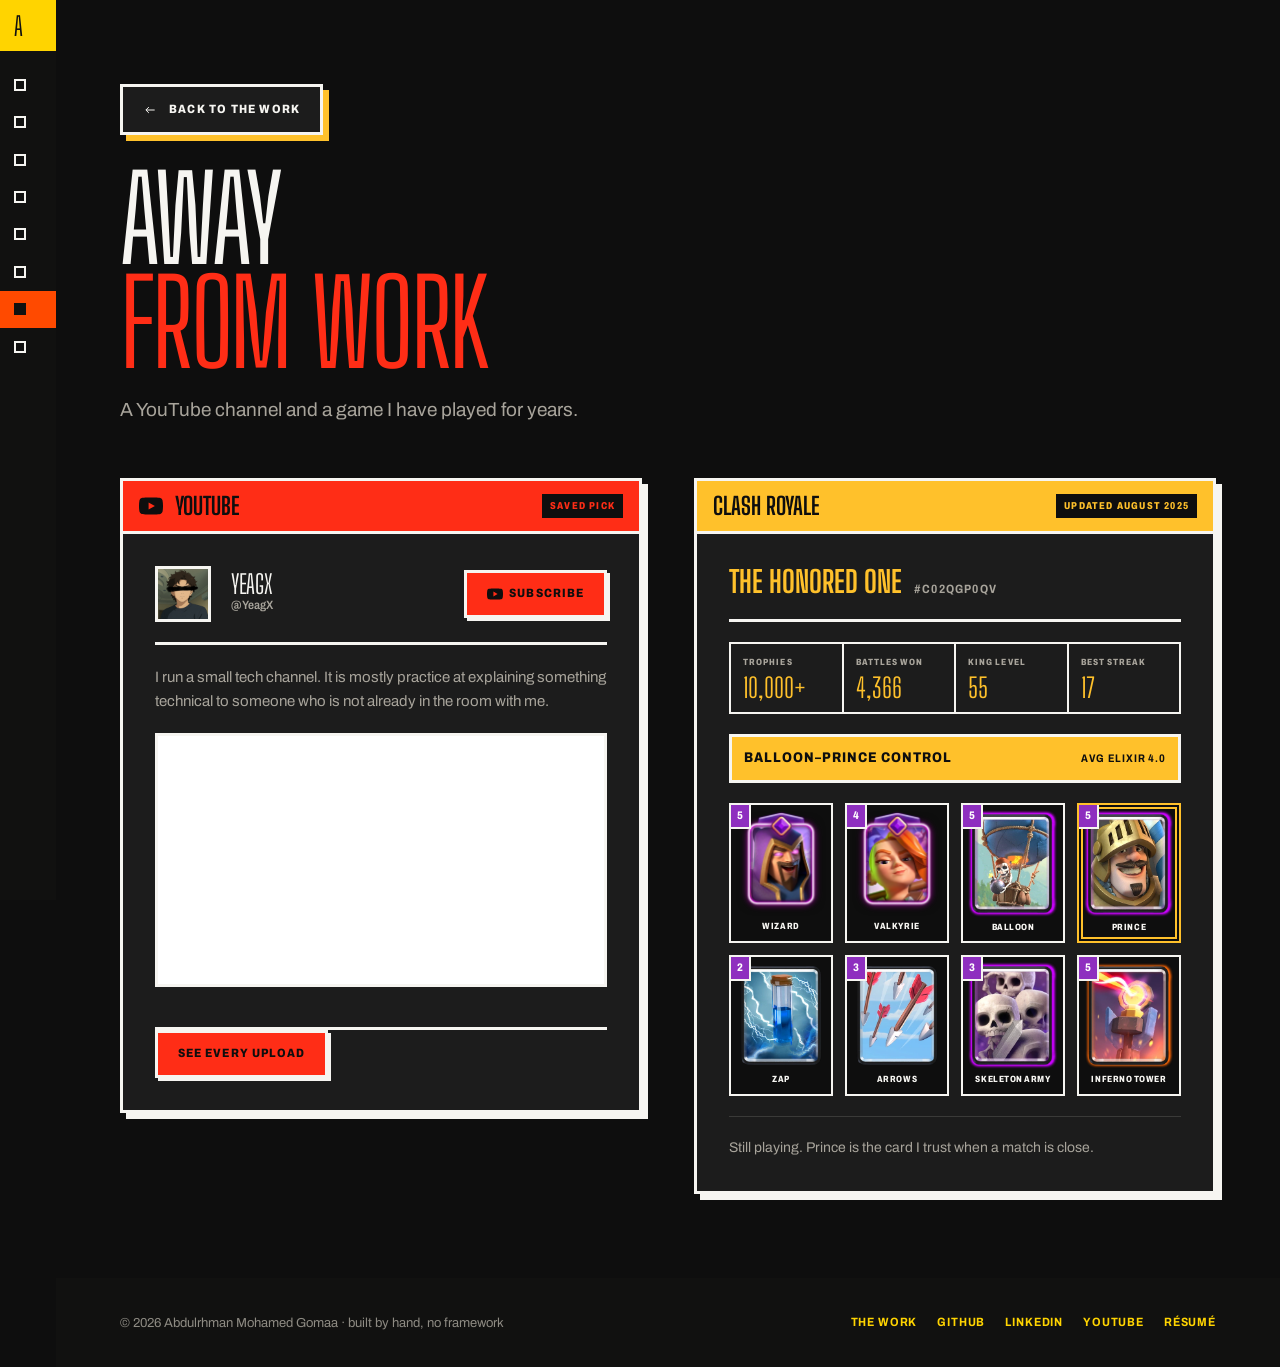
==== commit 81d7f212: "Make the plant answer: response, readouts, and a control surface Interaction was concentrated in thr" ====
--- a/play.html
+++ b/play.html
@@ -134,7 +134,7 @@
           <div class="z__hd">
             <span class="ytmark"><svg width="24" height="24" aria-hidden="true"><use href="#i-youtube"/></svg></span>
             <b>YouTube</b>
-            <span class="r" id="ytStatus">loading</span>
+            <span class="r" id="ytStatus" role="status" aria-live="polite">loading</span>
           </div>
           <div class="z__bd">
             <div class="yt__chan">
--- a/CSS/core.css
+++ b/CSS/core.css
@@ -206,6 +206,43 @@
   background: var(--signal);
   font-variation-settings: 'wdth' 86, 'wght' 800;
 }
+
+/* A tag is a stamped part number, and the same part turns up in
+   several machines. Pointing at one lights every place it is used
+   — the toolkit row, the current role, each project that runs on
+   it — so the page shows its own wiring. JS only toggles the
+   class; the colour is here (rule 8). */
+.tg--hot {
+  background: var(--field);
+  color: var(--on-field);
+  font-variation-settings: 'wdth' 86, 'wght' 800;
+}
+
+/* The toolkit's tags are real buttons: a part number selects a
+   line, and the racks filter to what actually runs on it. */
+button.tg {
+  font-family: var(--text);
+  line-height: inherit;
+  border-radius: 0;
+  appearance: none;
+  cursor: pointer;
+}
+button.tg:hover { background: var(--signal); color: var(--ink); }
+
+/* the selected part: the loudest a tag ever gets, and it outranks
+   both the learning mark and the cross-highlight */
+.tg--sel,
+button.tg--sel:hover {
+  background: var(--ink);
+  color: var(--paper);
+  font-variation-settings: 'wdth' 86, 'wght' 800;
+}
+
+/* Filtered out by a selection: still readable, still focusable,
+   never hidden. The rack has not gone anywhere — it just is not
+   the line you picked. No transition: the panel switches, it does
+   not dissolve. */
+.dim { opacity: .42; filter: grayscale(1); }
 
 /* the one live thing, wherever it appears in prose */
 .live {
@@ -271,6 +308,31 @@
 
 .rail:hover, .rail:focus-within { clip-path: inset(0 0 0 0); }
 
+/* ---------- the position gauge ----------
+   How far through the document you are, read off the corridor
+   wall. It is a pseudo-element on purpose: the rail's markup is
+   byte-identical in both documents so the transition can hold it
+   perfectly still, and a gauge is not worth spending that on.
+
+   core.js's existing rAF scroll pass writes --prog (0–1) and
+   nothing else — no colour ever enters JavaScript (rule 8). It
+   reads --chrome-*, so the corridor looks the same in both rooms
+   (rule 4). Deliberately untransitioned: it tracks the scroll
+   frame by frame, and easing it would only make it lag. */
+.rail::after {
+  content: '';
+  position: absolute;
+  left: 0;
+  top: var(--course);
+  bottom: 0;
+  z-index: 3;
+  width: var(--rule);
+  background: var(--chrome-hd);
+  transform: scaleY(var(--prog, 0));
+  transform-origin: 50% 0;
+  pointer-events: none;
+}
+
 .rail__top {
   display: flex;
   align-items: center;
@@ -475,7 +537,12 @@
   padding: 0 var(--s5);
 }
 
-.sheet { padding: var(--s6) 0 0; }
+/* padding-TOP, never the shorthand. Every section is also a .wrap,
+   and `padding: x 0 0` here silently zeroes the horizontal gutter
+   .wrap just set — which is invisible above 1200px, where the
+   max-width's auto margins happen to stand in for it, and full-bleed
+   everywhere below. The same trap applies to .hero and .off__hd. */
+.sheet { padding-top: var(--s6); }
 .sheet:last-of-type { padding-bottom: var(--s6); }
 
 /* the section boundary: a bolted ink bar, not a hairline */
@@ -484,6 +551,22 @@
   background: var(--ink);
   margin-bottom: var(--s5);
 }
+
+/* The keyline draws itself as you reach the section. This is NOT a
+   third authored moment: it is the shell's own material one floor
+   further down — a clip-path open on the same curve as the rail and
+   the mobile sheet. Nothing else moves. No prose fades, no card
+   staggers; the reading is identical, the building just bolts its
+   own lines in as you walk past.
+
+   core.js adds .draw only when motion is welcome, so with scripts
+   off — or under reduced motion — every rule is simply present.
+   Never hide content in CSS that JavaScript has to come back for. */
+.rule.draw {
+  clip-path: inset(0 100% 0 0);
+  transition: clip-path .26s cubic-bezier(.2, 1, .3, 1);
+}
+.rule.draw.in { clip-path: inset(0 0 0 0); }
 
 /* section header — more space above than below */
 .shd { margin-bottom: var(--s5); }
@@ -512,6 +595,34 @@
   font-size: 13px;
 }
 .ft__in > span { color: var(--chrome-2); }
+
+/* The jog's only signpost. It exists for a visitor with a keyboard,
+   so it is only shown to one — on a touch device it is an
+   instruction that cannot be followed. */
+.ft__key { display: none; }
+
+@media (hover: hover) and (pointer: fine) {
+  .ft__key {
+    display: inline-flex;
+    align-items: center;
+    gap: var(--s1);
+    color: var(--chrome-2);
+    font-size: 11px;
+    font-variation-settings: 'wdth' 82, 'wght' 600;
+    letter-spacing: .08em;
+    text-transform: uppercase;
+  }
+}
+
+.ft__key kbd {
+  padding: 2px 7px;
+  background: var(--chrome-hd);
+  color: var(--chrome-hd-fg);
+  font-family: var(--text);
+  font-size: 11px;
+  font-variation-settings: 'wdth' 82, 'wght' 800;
+  line-height: 1.5;
+}
 
 .ft__lnks { display: flex; flex-wrap: wrap; gap: var(--s3); }
 .ft__lnks a {
@@ -587,6 +698,23 @@
     border-bottom: var(--rule) solid var(--chrome);
   }
   .rail:hover, .rail:focus-within { clip-path: none; }
+  /* The gauge lies down with the rail. Two changes it cannot do
+     without: the collapsed bar is safety yellow end to end, so the
+     wall's yellow fill would be invisible on it — it takes the
+     accent instead, which is also the one chrome token the arcade
+     re-points, so the bar nods to its room. And it runs along the
+     TOP edge: at the foot it would sit directly on the bar's own
+     3px bottom keyline and the two would read as one thick line. */
+  .rail::after {
+    top: 0;
+    right: 0;
+    bottom: auto;
+    width: auto;
+    height: var(--rule);
+    background: var(--chrome-acc);
+    transform: scaleX(var(--prog, 0));
+    transform-origin: 0 50%;
+  }
   .rail__top {
     flex: 1 1 auto;
     width: 100%;
--- a/CSS/play.css
+++ b/CSS/play.css
@@ -50,7 +50,9 @@
 /* =============================================================
    THE PAGE HEAD — the way back, then what is here.
    ============================================================= */
-.off__hd { padding: var(--s6) 0 var(--s5); }
+/* longhands only: .off__hd is also a .wrap, and the shorthand would
+   zero the horizontal gutter it just set */
+.off__hd { padding-top: var(--s6); padding-bottom: var(--s5); }
 
 /* The return leg. Same shared element as the doorway on the work
    page, so the plate morph reverses symmetrically. The href MUST
@@ -245,6 +247,11 @@
 }
 .yt__it:last-child { border-bottom: 0; }
 .yt__it:hover { background: var(--accent); color: var(--ground); transform: translateX(8px); }
+
+/* the upload currently in the frame — marked where it sits, so the
+   list says what the panel is doing */
+.yt__it.on { background: var(--accent); color: var(--ground); }
+.yt__it.on span span { color: var(--ground); }
 
 .yt__it img {
   width: 112px;
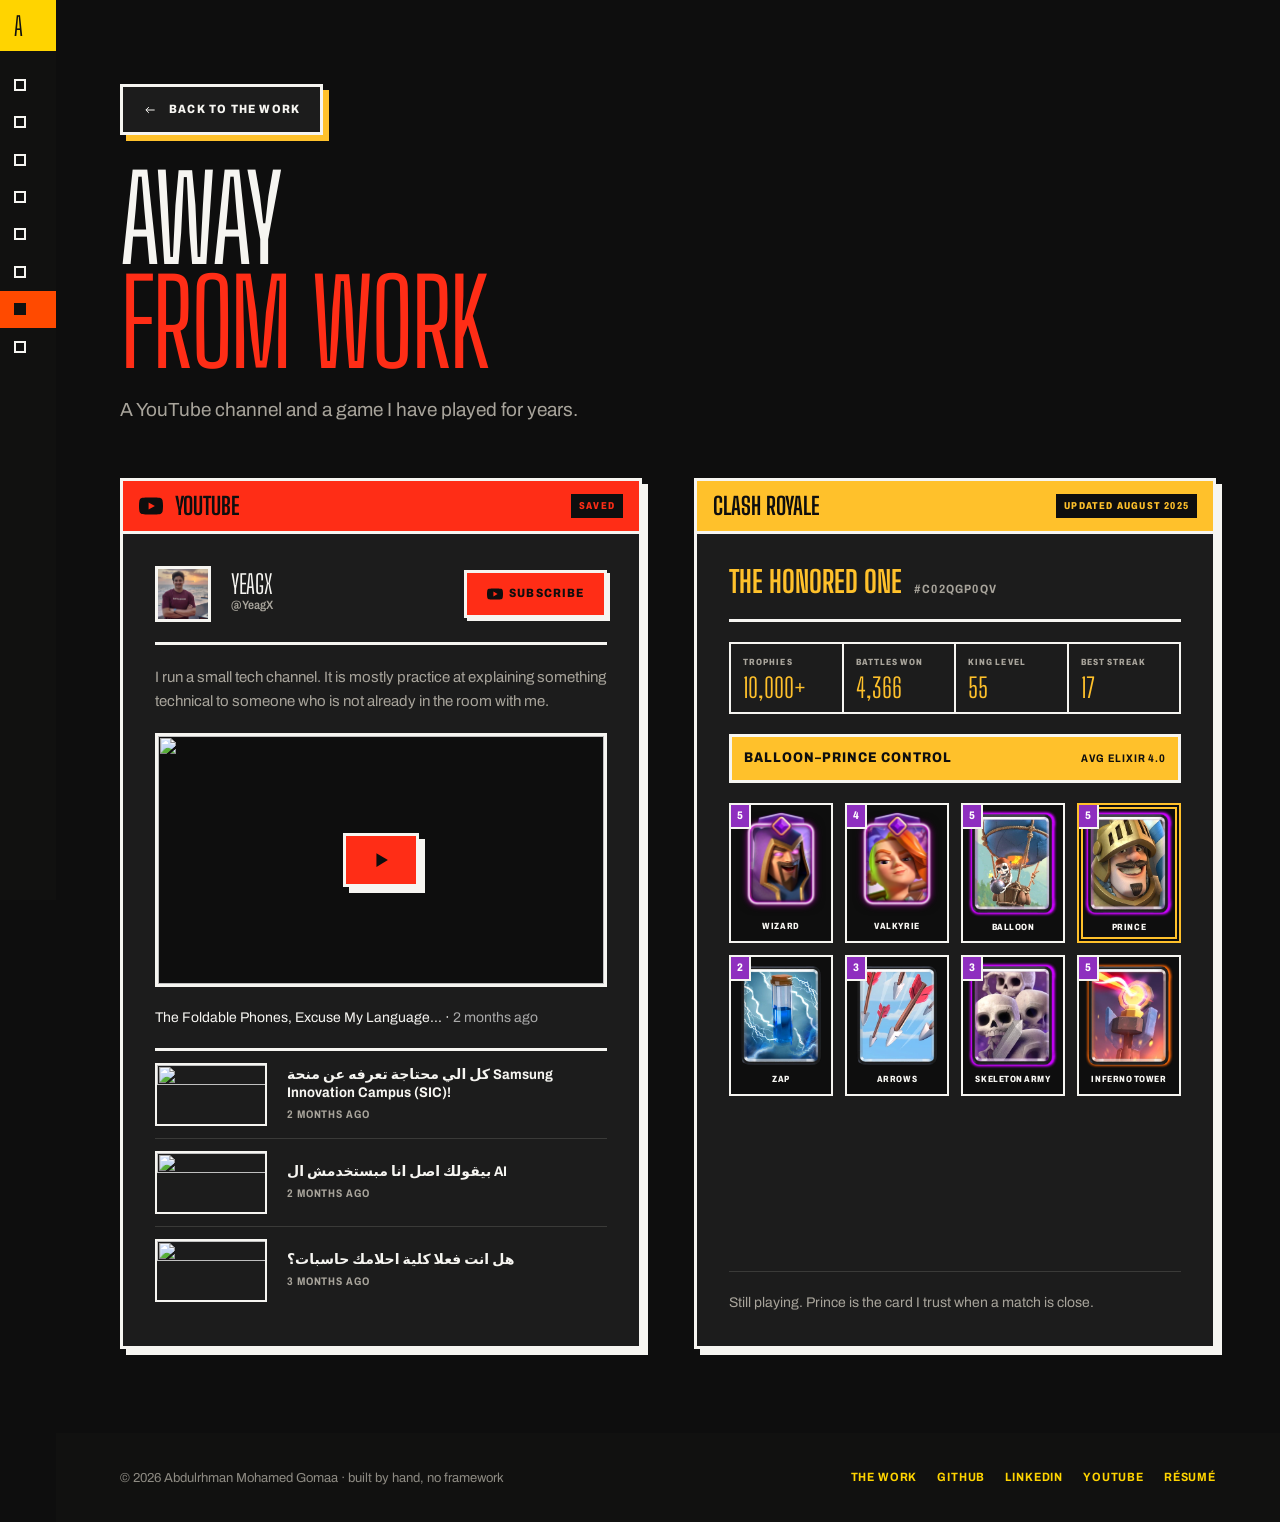
==== commit dedb9324: "fixed yt and updated the content" ====
--- a/play.html
+++ b/play.html
@@ -187,6 +187,8 @@
   <script src="js/data.js"></script>
   <script src="js/core.js"></script>
   <script src="js/play.js"></script>
+  <!-- the saved channel snapshot: a script, so it loads even from disk -->
+  <script src="data/youtube.js"></script>
   <script src="js/youtube.js"></script>
 </body>
 
--- a/CSS/play.css
+++ b/CSS/play.css
@@ -93,11 +93,18 @@
 .off {
   display: grid;
   grid-template-columns: minmax(0, 1fr) minmax(0, 1fr);
+  /* The two panels are always one height. Side by side, the row
+     stretches both to the taller one; stacked, every implicit row is
+     1fr of the same track, which resolves to the tallest panel too —
+     so the rule holds in both layouts, whichever panel is longer. */
+  grid-auto-rows: 1fr;
   gap: var(--s5);
-  align-items: start;
+  align-items: stretch;
 }
 
 .zone {
+  display: flex;
+  flex-direction: column;
   background: var(--paper);
   border: var(--rule) solid var(--ink);
   box-shadow: var(--drop) var(--drop) 0 var(--ink);
@@ -134,7 +141,18 @@
   color: var(--accent);
 }
 
-.z__bd { padding: var(--s4); }
+.z__bd {
+  flex: 1 1 auto;
+  display: flex;
+  flex-direction: column;
+  padding: var(--s4);
+}
+/* The spare height goes ABOVE each panel's last block, so the shorter
+   panel ends on its footer line rather than on a void: the upload list
+   on one side, the note on the other. The block before it keeps its
+   own gap, because an auto margin is zero when there is no slack. */
+.z__bd > :last-child { margin-top: auto; }
+.yt__now, .cr__deck { margin-bottom: var(--s3); }
 
 .ytmark { display: flex; flex: 0 0 auto; }
 
@@ -197,6 +215,48 @@
   overflow: hidden;
 }
 .yt__frame iframe { width: 100%; height: 100%; border: 0; }
+
+/* The frame starts as a real link carrying the upload's own thumbnail,
+   and only becomes a YouTube player when someone presses play. Nothing
+   on the page can show YouTube's error card, and the panel costs one
+   image instead of a player's worth of scripts until it is used. */
+.yt__play {
+  position: absolute;
+  inset: 0;
+  display: block;
+  color: var(--ground);
+  text-decoration: none;
+}
+.yt__play img {
+  width: 100%;
+  height: 100%;
+  object-fit: cover;
+  display: block;
+}
+/* the play control is a plate like every other control on the site */
+.yt__go {
+  position: absolute;
+  left: 50%;
+  top: 50%;
+  display: grid;
+  place-items: center;
+  width: 76px;
+  height: 54px;
+  background: var(--accent);
+  border: var(--rule) solid var(--ink);
+  box-shadow: var(--drop) var(--drop) 0 var(--ink);
+  transform: translate(-50%, -50%);
+  transition: transform .1s steps(2), box-shadow .1s steps(2);
+}
+.yt__play:hover .yt__go,
+.yt__play:focus-visible .yt__go {
+  transform: translate(calc(-50% - var(--drop-in)), calc(-50% - var(--drop-in)));
+  box-shadow: calc(var(--drop) + var(--drop-in)) calc(var(--drop) + var(--drop-in)) 0 var(--ink);
+}
+.yt__play:active .yt__go {
+  transform: translate(calc(-50% + var(--drop-in)), calc(-50% + var(--drop-in)));
+  box-shadow: var(--drop-in) var(--drop-in) 0 var(--ink);
+}
 
 /* the placeholder reserves the frame's final height, so nothing
    collapses behind the page transition */
